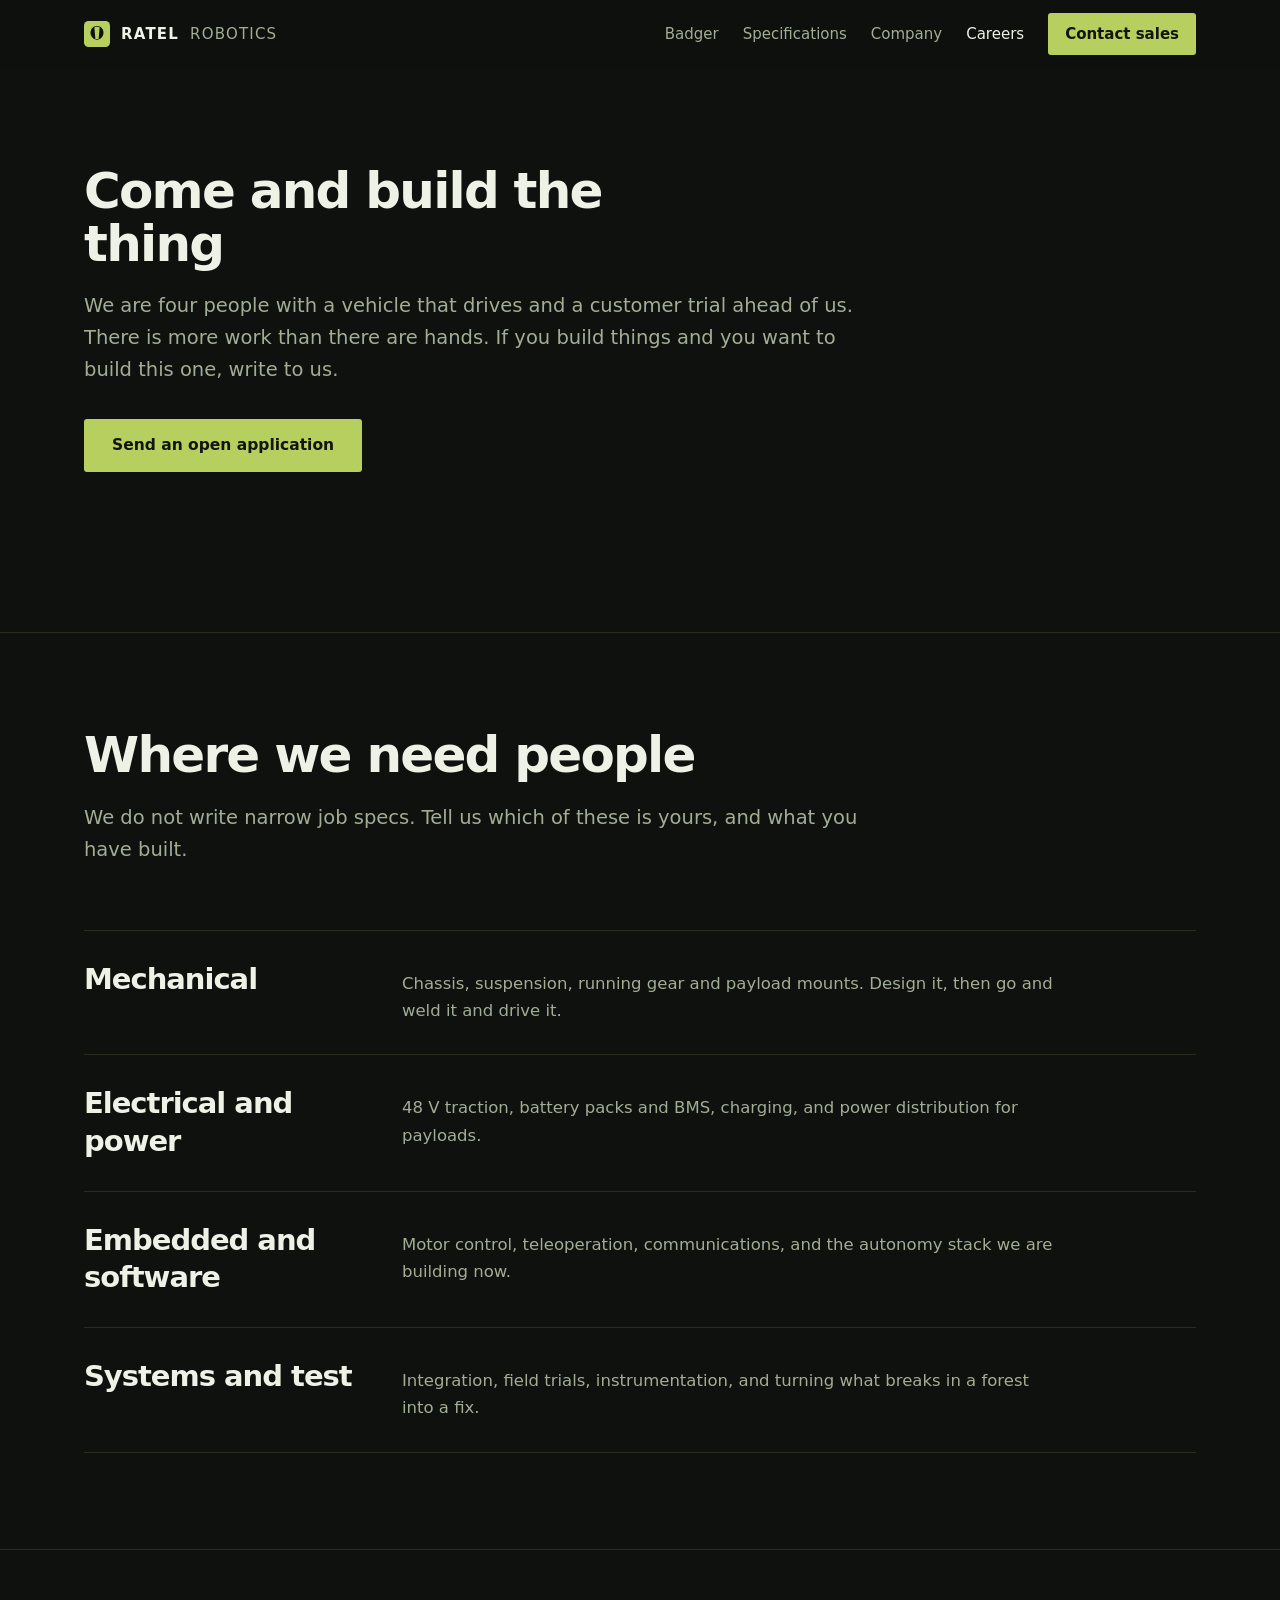
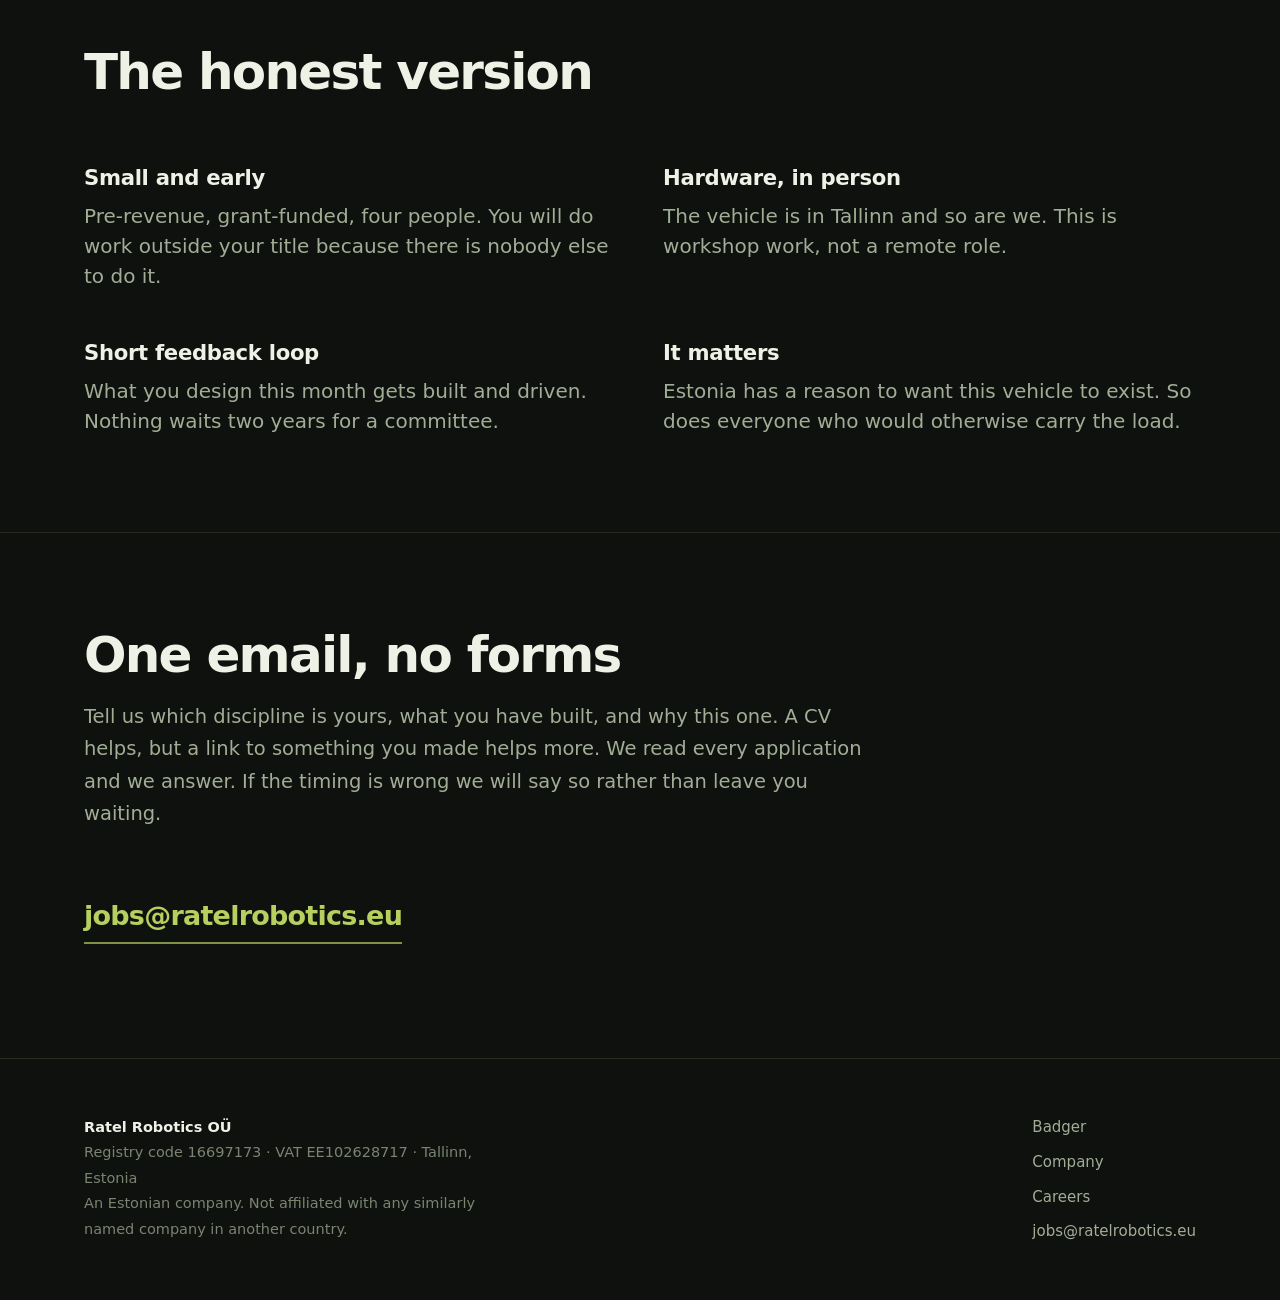
==== careers.html @ b81ca855 "Add static site for Badger UGV Three pages on plain HTML and CSS, no build step, for GitHub Pages at" ====
<!doctype html>
<html lang="en">
<head>
<meta charset="utf-8">
<meta name="viewport" content="width=device-width,initial-scale=1">
<title>Careers — engineering roles at Ratel Robotics, Tallinn | Badger UGV</title>
<meta name="description" content="Engineering roles at Ratel Robotics in Tallinn, Estonia. Mechanical, electrical and power, embedded and software, systems and test. Open application.">
<link rel="icon" href="assets/favicon.svg" type="image/svg+xml">
<link rel="preload" href="assets/fonts/archivo-var-latin.woff2" as="font" type="font/woff2" crossorigin>
<link rel="stylesheet" href="assets/style.css">
</head>
<body>
<a class="skip" href="#main">Skip to content</a>

<header>
  <div class="wrap bar">
    <a class="brand" href="./">
      <svg width="26" height="26" viewBox="0 0 64 64" aria-hidden="true"><rect width="64" height="64" rx="11" fill="#b6cf5e"/><path d="M32 12c-9 0-16 7-16 17 0 9 7 17 16 17s16-8 16-17c0-10-7-17-16-17z" fill="#0e110d"/><path d="M32 14c-2.4 0-4.6.5-6.5 1.4L28 44h8l2.5-28.6A15 15 0 0 0 32 14z" fill="#b6cf5e"/></svg>
      Ratel <em>Robotics</em>
    </a>
    <nav>
      <a href="index.html#badger">Badger</a>
      <a href="index.html#specifications">Specifications</a>
      <a href="company.html">Company</a>
      <a href="careers.html" aria-current="page">Careers</a>
      <a class="cta" href="index.html#contact">Contact sales</a>
    </nav>
  </div>
</header>

<main id="main">

<section>
  <div class="wrap">
    <div class="head">
      <h2>Come and build the thing</h2>
      <p class="lede">We are four people with a vehicle that drives and a customer trial
        ahead of us. There is more work than there are hands. If you build things and you
        want to build this one, write to us.</p>
      <div class="btns">
        <a class="btn btn-primary" href="mailto:jobs@ratelrobotics.eu?subject=Open%20application">Send an open application</a>
      </div>
    </div>
  </div>
</section>

<section>
  <div class="wrap">
    <div class="head">
      <h2>Where we need people</h2>
      <p class="lede">We do not write narrow job specs. Tell us which of these is yours,
        and what you have built.</p>
    </div>
    <div class="rows">
      <div class="row"><h3>Mechanical</h3>
        <p>Chassis, suspension, running gear and payload mounts. Design it, then go and
          weld it and drive it.</p></div>
      <div class="row"><h3>Electrical and power</h3>
        <p>48&nbsp;V traction, battery packs and BMS, charging, and power distribution for
          payloads.</p></div>
      <div class="row"><h3>Embedded and software</h3>
        <p>Motor control, teleoperation, communications, and the autonomy stack we are
          building now.</p></div>
      <div class="row"><h3>Systems and test</h3>
        <p>Integration, field trials, instrumentation, and turning what breaks in a forest
          into a fix.</p></div>
    </div>
  </div>
</section>

<section>
  <div class="wrap">
    <div class="head"><h2>The honest version</h2></div>
    <div class="statements">
      <p><strong>Small and early</strong>Pre-revenue, grant-funded, four people. You will do
        work outside your title because there is nobody else to do it.</p>
      <p><strong>Hardware, in person</strong>The vehicle is in Tallinn and so are we. This
        is workshop work, not a remote role.</p>
      <p><strong>Short feedback loop</strong>What you design this month gets built and
        driven. Nothing waits two years for a committee.</p>
      <p><strong>It matters</strong>Estonia has a reason to want this vehicle to exist. So
        does everyone who would otherwise carry the load.</p>
    </div>
  </div>
</section>

<section>
  <div class="wrap">
    <div class="head">
      <h2>One email, no forms</h2>
      <p class="lede">Tell us which discipline is yours, what you have built, and why this
        one. A CV helps, but a link to something you made helps more. We read every
        application and we answer. If the timing is wrong we will say so rather than leave
        you waiting.</p>
    </div>
    <p><a class="mail" href="mailto:jobs@ratelrobotics.eu?subject=Open%20application">jobs@ratelrobotics.eu</a></p>
  </div>
</section>

</main>

<footer>
  <div class="wrap foot-grid">
    <div class="legal">
      <strong>Ratel Robotics O&Uuml;</strong><br>
      Registry code 16697173 &middot; VAT EE102628717 &middot; Tallinn, Estonia<br>
      An Estonian company. Not affiliated with any similarly named company in another country.
    </div>
    <nav>
      <a href="index.html">Badger</a>
      <a href="company.html">Company</a>
      <a href="careers.html">Careers</a>
      <a href="mailto:jobs@ratelrobotics.eu">jobs@ratelrobotics.eu</a>
    </nav>
  </div>
</footer>
<script>
  const h = document.querySelector('header');
  const onScroll = () => h.classList.toggle('stuck', window.scrollY > 8);
  addEventListener('scroll', onScroll, {passive:true}); onScroll();
</script>
</body>
</html>
---- assets/style.css ----
@import url("fonts.css");

:root{
  --bg:#0e110d; --bg2:#141810; --bg3:#1b2018;
  --line:#262d20; --line2:#38422e;
  --fg:#edf1e6; --muted:#a2ad96; --muted2:#7a8470;
  --accent:#b6cf5e; --accent-hi:#cbe27a; --accent-dim:#7f9247;
  --wrap:1160px;
  --sans:Archivo,system-ui,-apple-system,"Segoe UI",Roboto,Helvetica,Arial,sans-serif;
}
*,*::before,*::after{box-sizing:border-box}
html{scroll-behavior:smooth;-webkit-text-size-adjust:100%}
body{margin:0;background:var(--bg);color:var(--fg);
  font:400 16.5px/1.65 var(--sans);font-stretch:100%;
  -webkit-font-smoothing:antialiased}
img{max-width:100%;height:auto;display:block}
p{margin:0 0 1.1rem}
h1,h2,h3{margin:0;font-weight:800;font-stretch:118%;letter-spacing:-.035em}
h1,h2{line-height:1.05}
h3{line-height:1.3}

/* browser surfaces */
::selection{background:var(--accent);color:#11150c}
:root{scrollbar-color:var(--line2) var(--bg);color-scheme:dark}
::-webkit-scrollbar{width:12px;height:12px}
::-webkit-scrollbar-track{background:var(--bg)}
::-webkit-scrollbar-thumb{background:var(--line2);border:3px solid var(--bg);border-radius:8px}
::-webkit-scrollbar-thumb:hover{background:var(--accent-dim)}
:focus-visible{outline:2px solid var(--accent);outline-offset:3px;border-radius:2px}
a{color:var(--accent);text-decoration-thickness:1px;text-underline-offset:4px}
a:hover{color:var(--accent-hi)}
input,textarea{caret-color:var(--accent)}

.wrap{max-width:var(--wrap);margin:0 auto;padding-inline:24px}
.skip{position:absolute;left:-9999px}
.skip:focus{left:16px;top:16px;z-index:99;background:var(--accent);color:#11150c;
  padding:12px 18px;border-radius:3px;font-weight:700}
.lede{font-size:clamp(17px,1.7vw,19.5px);color:var(--muted);max-width:68ch}

/* header */
header{position:sticky;top:0;z-index:50;background:rgba(14,17,13,.72);
  backdrop-filter:blur(14px) saturate(1.2);border-bottom:1px solid transparent;
  transition:background .3s ease,border-color .3s ease}
header.stuck{background:rgba(14,17,13,.94);border-bottom-color:var(--line)}
.bar{display:flex;align-items:center;gap:30px;min-height:68px}
.brand{display:flex;align-items:center;gap:11px;text-decoration:none;color:var(--fg);
  font-weight:800;font-size:15px;font-stretch:112%;letter-spacing:.08em;
  text-transform:uppercase;margin-right:auto}
.brand em{font-style:normal;font-weight:400;color:var(--muted)}
nav{display:flex;gap:24px;align-items:center;flex-wrap:wrap}
nav a{color:var(--muted);text-decoration:none;font-size:15px;font-weight:500;
  transition:color .18s ease}
nav a:hover,nav a[aria-current=page]{color:var(--fg)}
nav a.cta{color:#11150c;background:var(--accent);padding:9px 17px;border-radius:3px;
  font-weight:700;transition:background .18s ease,transform .18s ease}
nav a.cta:hover{background:var(--accent-hi)}

/* buttons */
.btn{display:inline-block;padding:14px 28px;border-radius:3px;text-decoration:none;
  font-weight:700;font-size:15.5px;font-stretch:105%;
  transition:background .2s ease,border-color .2s ease,color .2s ease}
.btn-primary{background:var(--accent);color:#11150c}
.btn-primary:hover{background:var(--accent-hi);color:#11150c}
.btn-ghost{border:1px solid var(--line2);color:var(--fg)}
.btn-ghost:hover{border-color:var(--accent);color:var(--accent)}
.btns{display:flex;gap:14px;flex-wrap:wrap;margin-top:32px}

/* hero */
.hero{position:relative;min-height:clamp(540px,82vh,820px);display:flex;
  align-items:flex-end;overflow:hidden;border-bottom:1px solid var(--line)}
.hero::before{content:"";position:absolute;inset:0;z-index:1;background:
  linear-gradient(180deg,rgba(14,17,13,.62) 0%,rgba(14,17,13,.12) 32%,rgba(14,17,13,.94) 100%),
  linear-gradient(94deg,rgba(14,17,13,.92) 0%,rgba(14,17,13,.42) 52%,rgba(14,17,13,0) 92%)}
.hero-bg{position:absolute;inset:0;width:100%;height:100%;object-fit:cover;z-index:0;
  transform:scale(1.07);animation:settle 1.6s cubic-bezier(.16,1,.3,1) forwards}
@keyframes settle{to{transform:scale(1)}}
.hero-inner{position:relative;z-index:2;padding-block:clamp(44px,6vw,84px);width:100%}
.hero h1{font-size:clamp(58px,9.6vw,96px);font-weight:900;font-stretch:125%;
  letter-spacing:-.038em;margin-bottom:16px}
.hero-sub{font-size:clamp(19px,2.2vw,25px);font-weight:600;font-stretch:108%;
  line-height:1.32;letter-spacing:-.018em;margin:0 0 16px;max-width:24ch;color:var(--fg)}
.hero .lede{color:#c9d3be;max-width:56ch}
@media (prefers-reduced-motion:reduce){
  .hero-bg{animation:none;transform:scale(1)}
  html{scroll-behavior:auto}
}

/* record line under the hero */
.record{background:var(--bg2);border-bottom:1px solid var(--line)}
.record p{margin:0;padding-block:clamp(26px,3.4vw,38px);
  font-size:clamp(16.5px,1.75vw,20px);line-height:1.55;color:var(--muted);max-width:92ch}
.record strong{color:var(--fg);font-weight:700}

section{padding-block:clamp(60px,7.5vw,104px);border-bottom:1px solid var(--line)}
h2{font-size:clamp(31px,4.1vw,50px)}
.head{max-width:860px;margin-bottom:clamp(40px,5vw,64px)}
h2{max-width:19ch}
.head .lede{margin-top:20px;max-width:64ch}

/* capability rows */
.rows{border-top:1px solid var(--line)}
.row{display:grid;grid-template-columns:minmax(215px,.34fr) 1fr;gap:16px 48px;
  padding-block:30px;border-bottom:1px solid var(--line);align-items:baseline}
.row h3{font-size:clamp(21px,2.4vw,29px);font-weight:800;font-stretch:115%}
.row p{margin:0;color:var(--muted);max-width:62ch}
.row.lead h3{color:var(--accent)}

/* statements */
.statements{display:grid;grid-template-columns:repeat(2,1fr);
  gap:clamp(30px,3.6vw,56px)}
.statements p{margin:0;font-size:clamp(17px,1.8vw,20px);line-height:1.5;color:var(--muted)}
.statements strong{display:block;color:var(--fg);font-weight:700;font-stretch:112%;
  letter-spacing:-.015em;margin-bottom:7px;font-size:1.06em}

/* specifications */
.spec-split{display:grid;grid-template-columns:1fr 1fr;gap:0 clamp(40px,5vw,72px)}
table.specs{width:100%;border-collapse:collapse;font-size:15.5px}
table.specs th,table.specs td{text-align:left;padding:15px 0;
  border-bottom:1px solid var(--line);vertical-align:baseline}
table.specs th{font-weight:500;color:var(--muted2);width:45%;letter-spacing:0}
table.specs td{font-weight:600;color:var(--fg);
  font-variant-numeric:tabular-nums;font-feature-settings:"tnum" 1}
.spec-note{font-size:14px;color:var(--muted2);margin-top:22px;max-width:80ch}
.spec-note sup{color:var(--accent-dim)}

figure{margin:0}
figcaption{font-size:14px;color:var(--muted2);margin-top:15px;max-width:62ch}
.band{margin-top:clamp(36px,4.5vw,60px)}
.band img{width:100%;aspect-ratio:16/9;object-fit:cover;border:1px solid var(--line)}
.two-up{display:grid;grid-template-columns:1fr 1fr;gap:clamp(20px,2.4vw,32px);margin-top:28px}
.two-up figure{display:flex;flex-direction:column}
.two-up img{width:100%;aspect-ratio:16/10;object-fit:cover;border:1px solid var(--line)}
.drawing{margin-top:clamp(36px,4.5vw,60px);background:var(--bg2);border:1px solid var(--line);
  padding:clamp(22px,4vw,56px)}
.drawing img{margin-inline:auto;aspect-ratio:auto}

/* timeline */
.tl-grid{display:grid;grid-template-columns:1.05fr 1fr;gap:clamp(36px,5vw,64px);align-items:start}
.tl{list-style:none;margin:0;padding:0;border-left:1px solid var(--line2)}
.tl li{padding:0 0 32px 30px;position:relative}
.tl li:last-child{padding-bottom:0}
.tl li::before{content:"";position:absolute;left:-5px;top:9px;width:9px;height:9px;
  border-radius:50%;background:var(--line2)}
.tl li.now::before{background:var(--accent);box-shadow:0 0 0 5px rgba(182,207,94,.16)}
.tl h3{font-size:17px;font-weight:700;font-stretch:110%;letter-spacing:-.01em;
  margin-bottom:7px}
.tl li.now h3{color:var(--accent)}
.tl p{color:var(--muted);margin:0;font-size:15.5px}

/* contact */
.contact{background:var(--bg2)}
.contact-grid{display:grid;grid-template-columns:repeat(auto-fit,minmax(250px,1fr));
  gap:clamp(28px,3.4vw,48px)}
.contact-grid h3{font-size:16px;font-weight:700;font-stretch:110%;color:var(--muted2);
  letter-spacing:0;line-height:1.4;margin-bottom:14px}
a.mail{display:inline-block;font-size:clamp(19px,2.3vw,27px);font-weight:800;
  font-stretch:112%;letter-spacing:-.028em;text-decoration:none;
  border-bottom:2px solid var(--accent-dim);padding-bottom:4px;
  transition:border-color .2s ease,color .2s ease}
a.mail:hover{border-bottom-color:var(--accent)}
.contact-grid p{color:var(--muted);margin:0}

/* registry list */
dl.facts{display:grid;grid-template-columns:auto 1fr;gap:14px 36px;margin:0;font-size:16px}
dl.facts dt{color:var(--muted2)}
dl.facts dd{margin:0;font-variant-numeric:tabular-nums}

.callout{border-left:2px solid var(--accent);background:var(--bg2);
  padding:clamp(24px,3vw,34px);margin-top:clamp(36px,4.5vw,56px)}
.callout p{margin:0;max-width:80ch;color:var(--muted)}
.callout strong{color:var(--fg)}

/* renders pending real photography — delete with the markup */
.render{position:relative}
.render::after,.render-badge{content:"Render";position:absolute;top:13px;right:13px;z-index:3;
  font-size:11px;font-weight:800;font-stretch:112%;letter-spacing:.12em;
  text-transform:uppercase;color:#11150c;background:var(--accent);padding:6px 10px;
  border-radius:2px;box-shadow:0 2px 10px rgba(0,0,0,.45)}
.render-badge{top:auto;bottom:16px;right:16px}

footer{padding-block:56px;color:var(--muted2);font-size:14.5px}
.foot-grid{display:flex;gap:48px;flex-wrap:wrap;justify-content:space-between}
footer strong{color:var(--fg);font-weight:700}
footer .legal{max-width:48ch;line-height:1.75}
footer nav{flex-direction:column;gap:10px;align-items:flex-start}
footer nav a{color:var(--muted)}

@media (max-width:880px){
  .spec-split,.two-up,.tl-grid{grid-template-columns:1fr}
  .spec-split{gap:0}
  .tl-grid{gap:40px}
  .row{grid-template-columns:1fr;gap:10px;padding-block:26px}
  .statements{grid-template-columns:1fr}
}
@media (max-width:760px){
  .drawing{overflow-x:auto;padding:20px}
  .drawing img{min-width:620px}
}
@media (max-width:640px){
  .bar{flex-wrap:wrap;min-height:0;padding-block:11px;gap:9px}
  .brand{flex:1 0 100%;font-size:13.5px;gap:9px;margin-right:0}
  .brand svg{width:22px;height:22px}
  nav{flex:1 0 100%;flex-wrap:nowrap;justify-content:space-between;
    align-items:center;gap:12px}
  nav a{font-size:14.5px}
  /* the in-page anchor is reachable from the hero button */
  nav a[href$="#specifications"]{display:none}
  nav a.cta{padding:8px 14px;font-size:14px;white-space:nowrap}
  .hero{min-height:80vh;align-items:flex-end}
  .hero-inner{padding-block:38px}
  .btns{gap:10px;margin-top:26px}
  .btn{padding:13px 20px;font-size:15px}
}
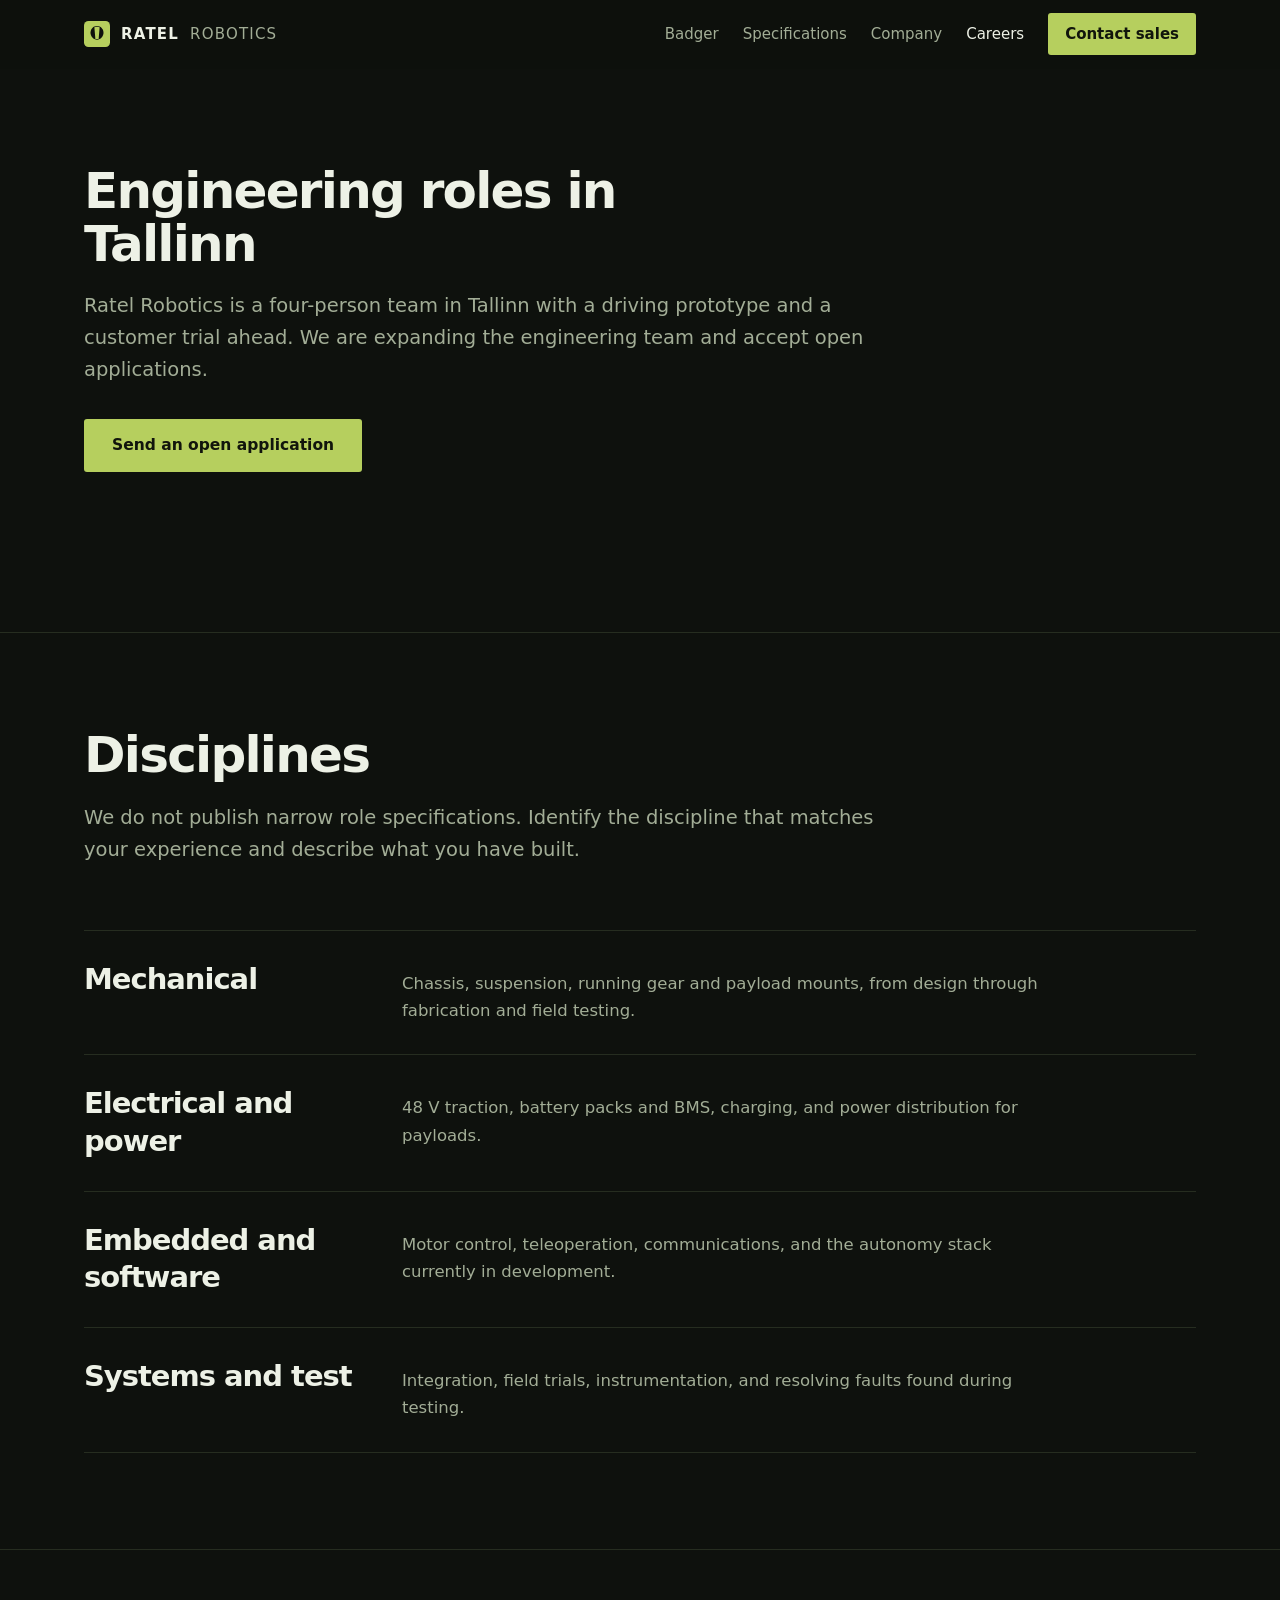
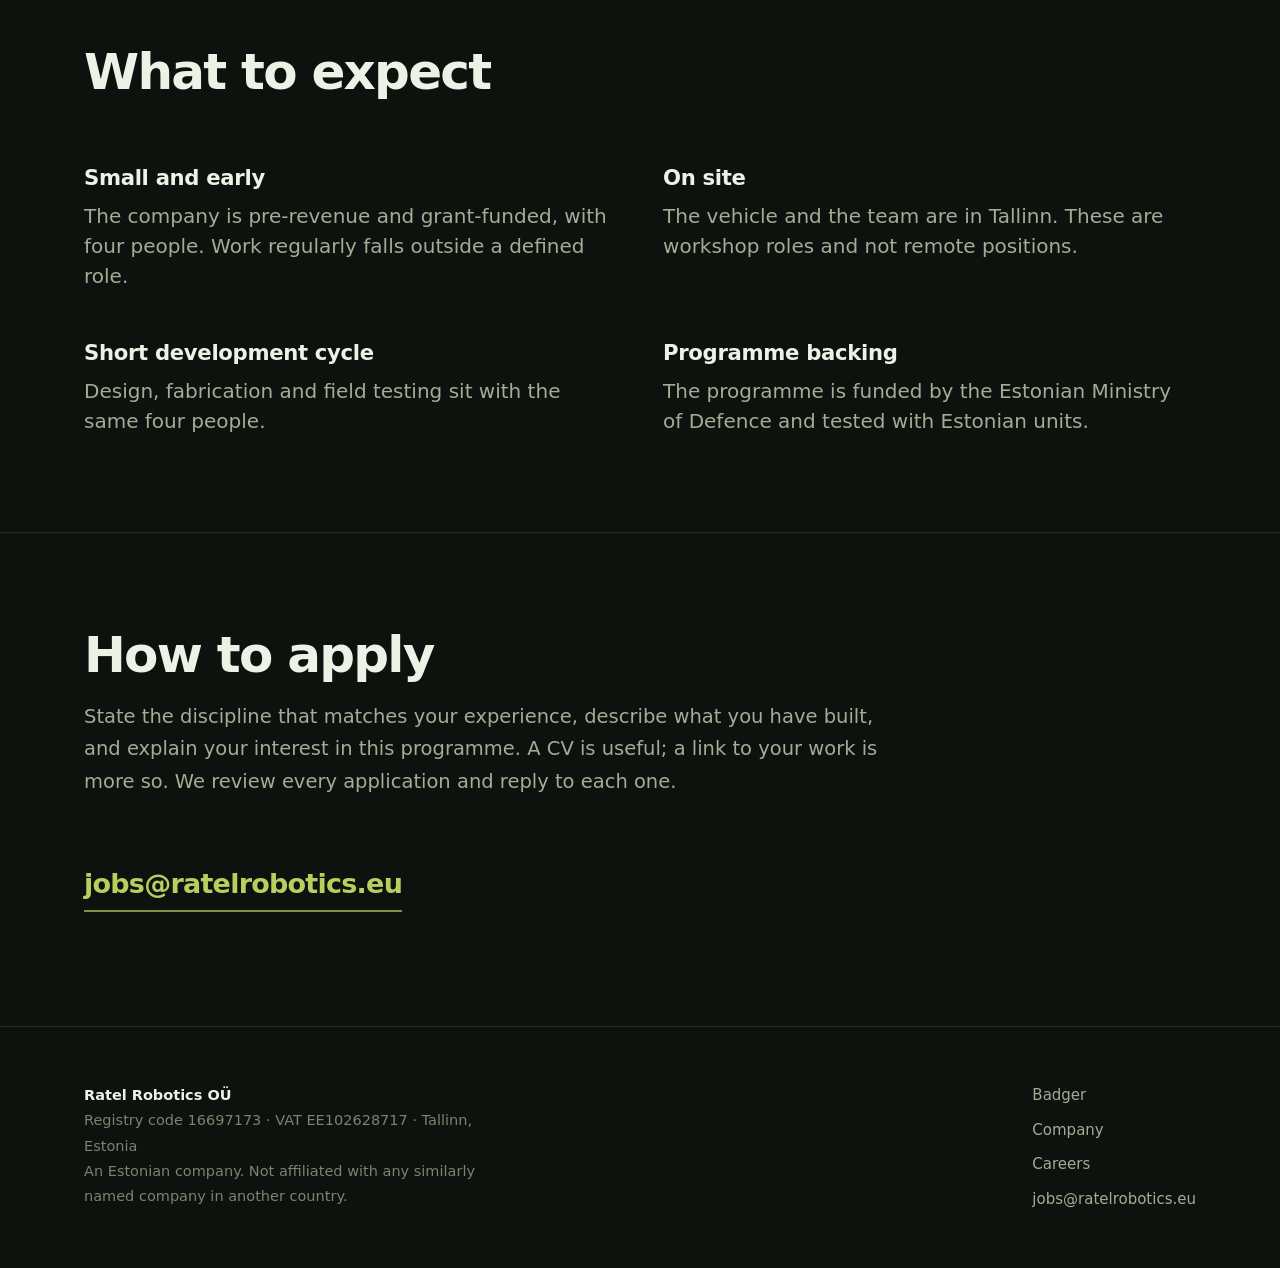
==== commit a9754623: "Rewrite site copy in an official register Replace the generated marketing voice with a formal, factu" ====
--- a/careers.html
+++ b/careers.html
@@ -33,10 +33,10 @@
 <section>
   <div class="wrap">
     <div class="head">
-      <h2>Come and build the thing</h2>
-      <p class="lede">We are four people with a vehicle that drives and a customer trial
-        ahead of us. There is more work than there are hands. If you build things and you
-        want to build this one, write to us.</p>
+      <h2>Engineering roles in Tallinn</h2>
+      <p class="lede">Ratel Robotics is a four-person team in Tallinn with a driving
+        prototype and a customer trial ahead. We are expanding the engineering team and
+        accept open applications.</p>
       <div class="btns">
         <a class="btn btn-primary" href="mailto:jobs@ratelrobotics.eu?subject=Open%20application">Send an open application</a>
       </div>
@@ -47,39 +47,39 @@
 <section>
   <div class="wrap">
     <div class="head">
-      <h2>Where we need people</h2>
-      <p class="lede">We do not write narrow job specs. Tell us which of these is yours,
-        and what you have built.</p>
+      <h2>Disciplines</h2>
+      <p class="lede">We do not publish narrow role specifications. Identify the discipline
+        that matches your experience and describe what you have built.</p>
     </div>
     <div class="rows">
       <div class="row"><h3>Mechanical</h3>
-        <p>Chassis, suspension, running gear and payload mounts. Design it, then go and
-          weld it and drive it.</p></div>
+        <p>Chassis, suspension, running gear and payload mounts, from design through
+          fabrication and field testing.</p></div>
       <div class="row"><h3>Electrical and power</h3>
         <p>48&nbsp;V traction, battery packs and BMS, charging, and power distribution for
           payloads.</p></div>
       <div class="row"><h3>Embedded and software</h3>
-        <p>Motor control, teleoperation, communications, and the autonomy stack we are
-          building now.</p></div>
+        <p>Motor control, teleoperation, communications, and the autonomy stack currently
+          in development.</p></div>
       <div class="row"><h3>Systems and test</h3>
-        <p>Integration, field trials, instrumentation, and turning what breaks in a forest
-          into a fix.</p></div>
+        <p>Integration, field trials, instrumentation, and resolving faults found during
+          testing.</p></div>
     </div>
   </div>
 </section>
 
 <section>
   <div class="wrap">
-    <div class="head"><h2>The honest version</h2></div>
+    <div class="head"><h2>What to expect</h2></div>
     <div class="statements">
-      <p><strong>Small and early</strong>Pre-revenue, grant-funded, four people. You will do
-        work outside your title because there is nobody else to do it.</p>
-      <p><strong>Hardware, in person</strong>The vehicle is in Tallinn and so are we. This
-        is workshop work, not a remote role.</p>
-      <p><strong>Short feedback loop</strong>What you design this month gets built and
-        driven. Nothing waits two years for a committee.</p>
-      <p><strong>It matters</strong>Estonia has a reason to want this vehicle to exist. So
-        does everyone who would otherwise carry the load.</p>
+      <p><strong>Small and early</strong>The company is pre-revenue and grant-funded, with
+        four people. Work regularly falls outside a defined role.</p>
+      <p><strong>On site</strong>The vehicle and the team are in Tallinn. These are workshop
+        roles and not remote positions.</p>
+      <p><strong>Short development cycle</strong>Design, fabrication and field testing sit
+        with the same four people.</p>
+      <p><strong>Programme backing</strong>The programme is funded by the Estonian Ministry
+        of Defence and tested with Estonian units.</p>
     </div>
   </div>
 </section>
@@ -87,11 +87,10 @@
 <section>
   <div class="wrap">
     <div class="head">
-      <h2>One email, no forms</h2>
-      <p class="lede">Tell us which discipline is yours, what you have built, and why this
-        one. A CV helps, but a link to something you made helps more. We read every
-        application and we answer. If the timing is wrong we will say so rather than leave
-        you waiting.</p>
+      <h2>How to apply</h2>
+      <p class="lede">State the discipline that matches your experience, describe what you
+        have built, and explain your interest in this programme. A CV is useful; a link to
+        your work is more so. We review every application and reply to each one.</p>
     </div>
     <p><a class="mail" href="mailto:jobs@ratelrobotics.eu?subject=Open%20application">jobs@ratelrobotics.eu</a></p>
   </div>
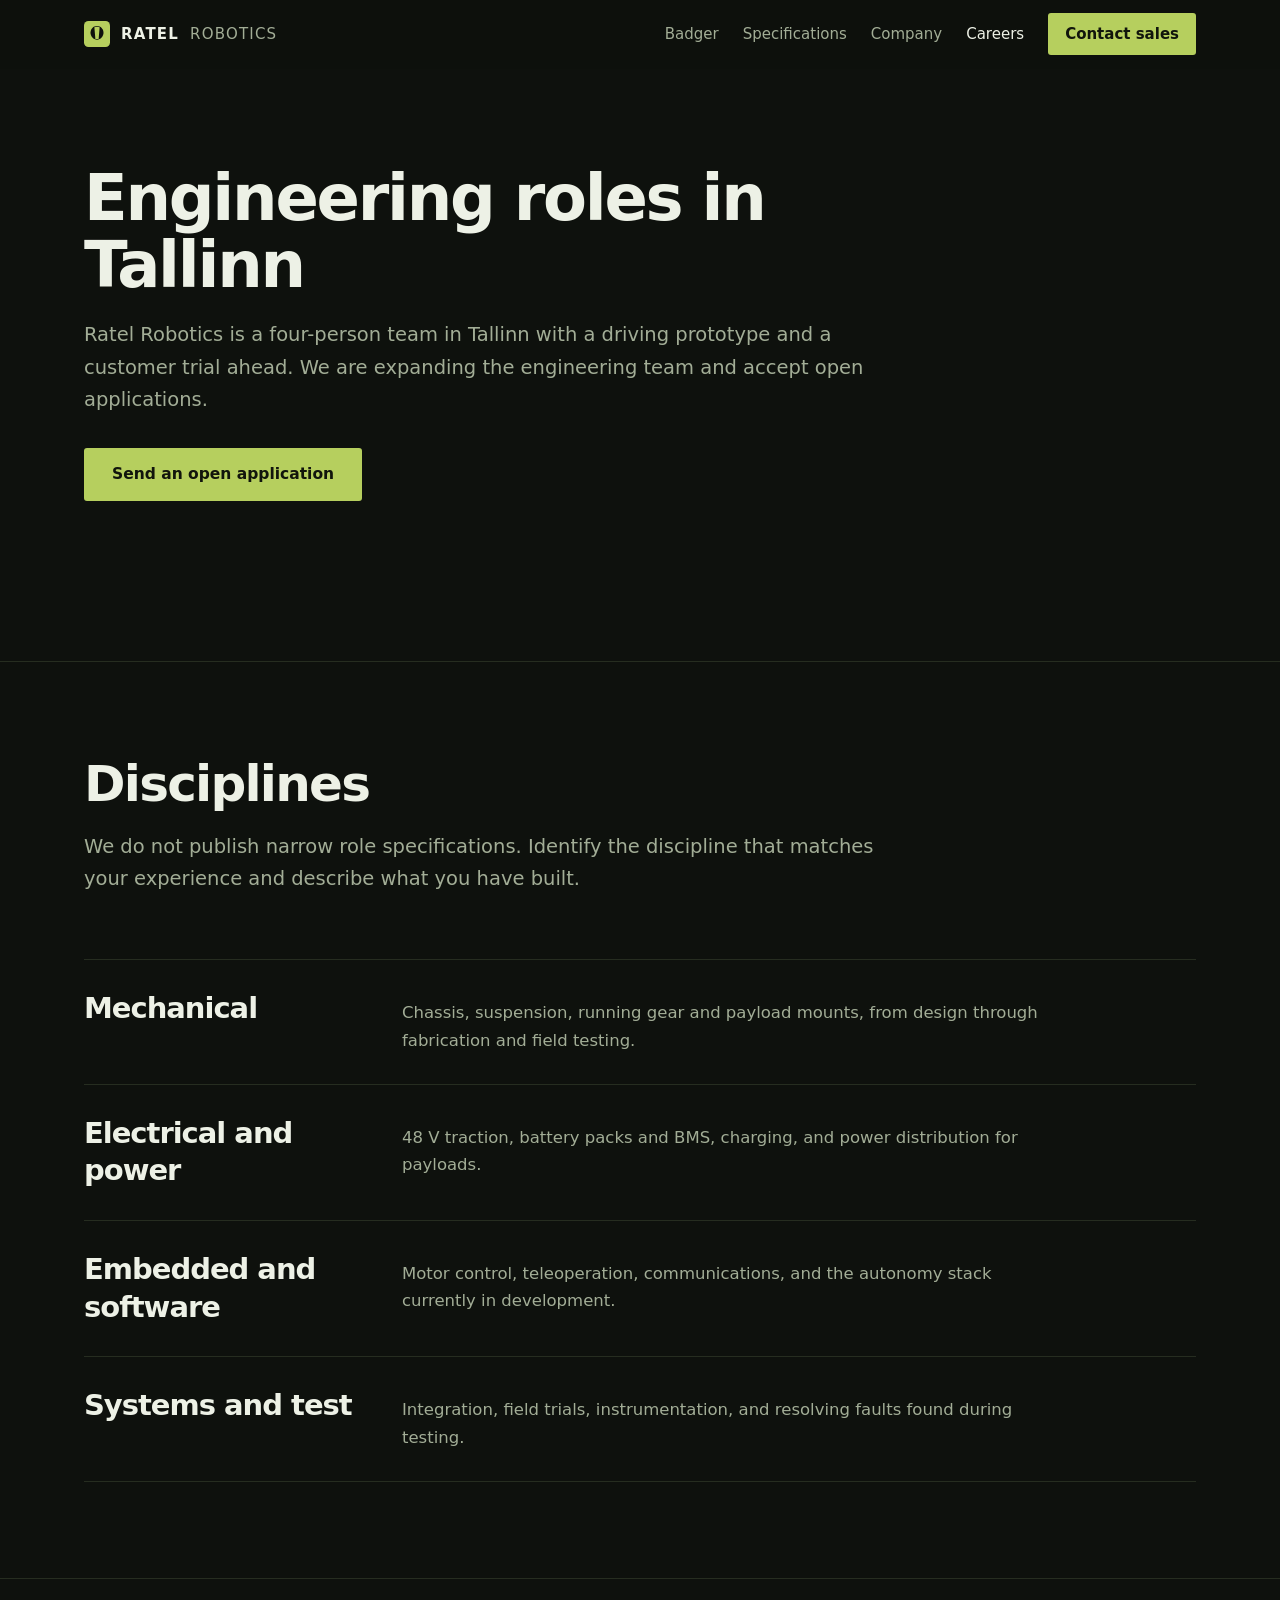
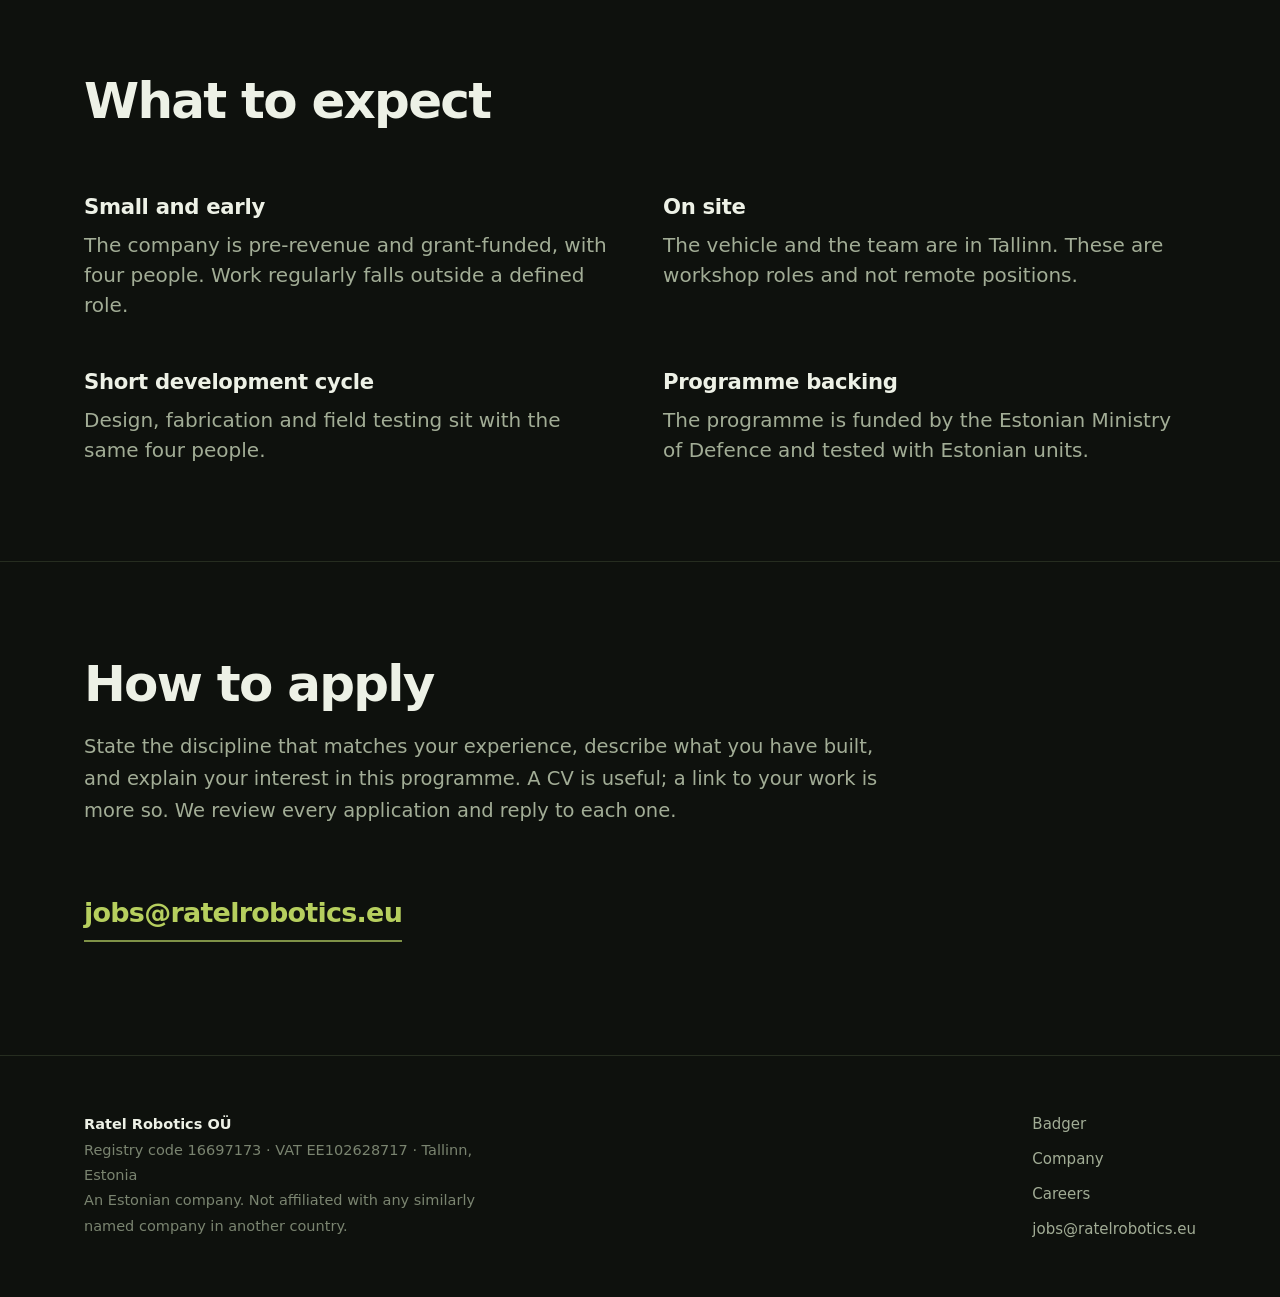
==== commit c5e6a110: "Fix WCAG 2.2 AA gaps: reflow, focus, headings, motion Co-Authored-By: Claude Opus 5.5 (1M context) <" ====
--- a/careers.html
+++ b/careers.html
@@ -18,7 +18,7 @@
       <svg width="26" height="26" viewBox="0 0 64 64" aria-hidden="true"><rect width="64" height="64" rx="11" fill="#b6cf5e"/><path d="M32 12c-9 0-16 7-16 17 0 9 7 17 16 17s16-8 16-17c0-10-7-17-16-17z" fill="#0e110d"/><path d="M32 14c-2.4 0-4.6.5-6.5 1.4L28 44h8l2.5-28.6A15 15 0 0 0 32 14z" fill="#b6cf5e"/></svg>
       Ratel <em>Robotics</em>
     </a>
-    <nav>
+    <nav aria-label="Primary">
       <a href="index.html#badger">Badger</a>
       <a href="index.html#specifications">Specifications</a>
       <a href="company.html">Company</a>
@@ -33,7 +33,7 @@
 <section>
   <div class="wrap">
     <div class="head">
-      <h2>Engineering roles in Tallinn</h2>
+      <h1>Engineering roles in Tallinn</h1>
       <p class="lede">Ratel Robotics is a four-person team in Tallinn with a driving
         prototype and a customer trial ahead. We are expanding the engineering team and
         accept open applications.</p>
@@ -105,7 +105,7 @@
       Registry code 16697173 &middot; VAT EE102628717 &middot; Tallinn, Estonia<br>
       An Estonian company. Not affiliated with any similarly named company in another country.
     </div>
-    <nav>
+    <nav aria-label="Footer">
       <a href="index.html">Badger</a>
       <a href="company.html">Company</a>
       <a href="careers.html">Careers</a>
--- a/assets/style.css
+++ b/assets/style.css
@@ -9,11 +9,11 @@
   --sans:Archivo,system-ui,-apple-system,"Segoe UI",Roboto,Helvetica,Arial,sans-serif;
 }
 *,*::before,*::after{box-sizing:border-box}
-html{scroll-behavior:smooth;-webkit-text-size-adjust:100%}
+html{scroll-behavior:smooth;scroll-padding-top:84px;-webkit-text-size-adjust:100%}
 body{margin:0;background:var(--bg);color:var(--fg);
   font:400 16.5px/1.65 var(--sans);font-stretch:100%;
   -webkit-font-smoothing:antialiased}
-img{max-width:100%;height:auto;display:block}
+img,video{max-width:100%;height:auto;display:block}
 p{margin:0 0 1.1rem}
 h1,h2,h3{margin:0;font-weight:800;font-stretch:118%;letter-spacing:-.035em}
 h1,h2{line-height:1.05}
@@ -92,9 +92,10 @@
 .record strong{color:var(--fg);font-weight:700}
 
 section{padding-block:clamp(60px,7.5vw,104px);border-bottom:1px solid var(--line)}
+h1{font-size:clamp(36px,5.2vw,64px)}
 h2{font-size:clamp(31px,4.1vw,50px)}
 .head{max-width:860px;margin-bottom:clamp(40px,5vw,64px)}
-h2{max-width:19ch}
+h1,h2{max-width:19ch}
 .head .lede{margin-top:20px;max-width:64ch}
 
 /* capability rows */
@@ -126,10 +127,10 @@
 figure{margin:0}
 figcaption{font-size:14px;color:var(--muted2);margin-top:15px;max-width:62ch}
 .band{margin-top:clamp(36px,4.5vw,60px)}
-.band img{width:100%;aspect-ratio:16/9;object-fit:cover;border:1px solid var(--line)}
+.band img,.band video{width:100%;aspect-ratio:16/9;object-fit:cover;border:1px solid var(--line)}
 .two-up{display:grid;grid-template-columns:1fr 1fr;gap:clamp(20px,2.4vw,32px);margin-top:28px}
 .two-up figure{display:flex;flex-direction:column}
-.two-up img{width:100%;aspect-ratio:16/10;object-fit:cover;border:1px solid var(--line)}
+.two-up img,.two-up video{width:100%;aspect-ratio:16/10;object-fit:cover;border:1px solid var(--line)}
 .drawing{margin-top:clamp(36px,4.5vw,60px);background:var(--bg2);border:1px solid var(--line);
   padding:clamp(22px,4vw,56px)}
 .drawing img{margin-inline:auto;aspect-ratio:auto}
@@ -170,14 +171,6 @@
 .callout p{margin:0;max-width:80ch;color:var(--muted)}
 .callout strong{color:var(--fg)}
 
-/* renders pending real photography — delete with the markup */
-.render{position:relative}
-.render::after,.render-badge{content:"Render";position:absolute;top:13px;right:13px;z-index:3;
-  font-size:11px;font-weight:800;font-stretch:112%;letter-spacing:.12em;
-  text-transform:uppercase;color:#11150c;background:var(--accent);padding:6px 10px;
-  border-radius:2px;box-shadow:0 2px 10px rgba(0,0,0,.45)}
-.render-badge{top:auto;bottom:16px;right:16px}
-
 footer{padding-block:56px;color:var(--muted2);font-size:14.5px}
 .foot-grid{display:flex;gap:48px;flex-wrap:wrap;justify-content:space-between}
 footer strong{color:var(--fg);font-weight:700}
@@ -202,12 +195,20 @@
   .brand svg{width:22px;height:22px}
   nav{flex:1 0 100%;flex-wrap:nowrap;justify-content:space-between;
     align-items:center;gap:12px}
-  nav a{font-size:14.5px}
+  html{scroll-padding-top:104px}
+  nav a{font-size:14.5px;padding-block:4px}
   /* the in-page anchor is reachable from the hero button */
   nav a[href$="#specifications"]{display:none}
   nav a.cta{padding:8px 14px;font-size:14px;white-space:nowrap}
-  .hero{min-height:80vh;align-items:flex-end}
-  .hero-inner{padding-block:38px}
+  .hero{display:block;min-height:0}
+  .hero::before{display:none}
+  .hero-bg{position:static;height:auto;aspect-ratio:4/3;object-position:94% center}
+  .hero-inner{padding-block:30px 38px}
   .btns{gap:10px;margin-top:26px}
   .btn{padding:13px 20px;font-size:15px}
 }
+@media (max-width:360px){
+  .wrap{padding-inline:16px}
+  nav{gap:8px}
+  nav a.cta{padding-inline:11px}
+}
